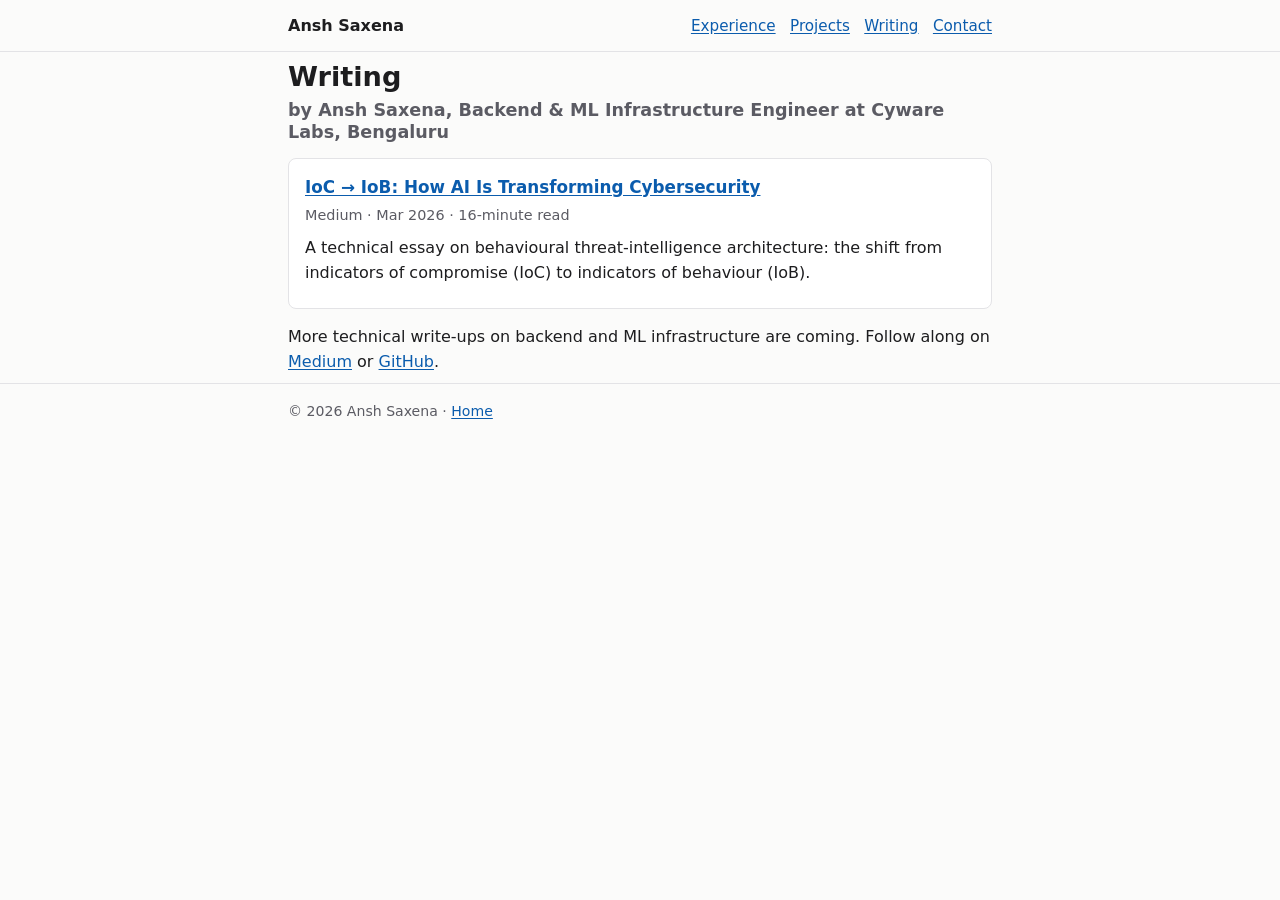
==== writing/index.html @ 64d9f342 "Initial personal site Static site for https://anshsaxena05.github.io (no build step).  Co-Authored-B" ====
<!doctype html>
<html lang="en">
<head>
<meta charset="utf-8">
<meta name="viewport" content="width=device-width, initial-scale=1">
<title>Writing — Ansh Saxena, Backend &amp; ML Infrastructure Engineer</title>
<meta name="description" content="Technical writing by Ansh Saxena, a Backend &amp; ML Infrastructure Engineer at Cyware Labs, Bengaluru, on backend and AI architecture and cybersecurity.">
<meta name="author" content="Ansh Saxena">
<link rel="canonical" href="https://anshsaxena05.github.io/writing/">
<link rel="icon" href="../favicon.svg" type="image/svg+xml">
<link rel="stylesheet" href="../style.css">
<meta property="og:type" content="website">
<meta property="og:site_name" content="Ansh Saxena">
<meta property="og:title" content="Writing — Ansh Saxena">
<meta property="og:description" content="Technical writing by Ansh Saxena on backend and AI architecture and cybersecurity.">
<meta property="og:url" content="https://anshsaxena05.github.io/writing/">
<meta name="twitter:card" content="summary">
</head>
<body>
<header class="site"><div class="wrap">
  <a class="home" href="../">Ansh Saxena</a>
  <nav><a href="../#experience">Experience</a><a href="../#projects">Projects</a><a href="./">Writing</a><a href="../#contact">Contact</a></nav>
</div></header>
<main class="wrap">

<h1>Writing <span class="role">by Ansh Saxena, Backend &amp; ML Infrastructure Engineer at Cyware Labs, Bengaluru</span></h1>

<div class="card">
<h3><a href="https://medium.com/@anshs5103">IoC → IoB: How AI Is Transforming Cybersecurity</a></h3>
<p class="meta">Medium · Mar 2026 · 16-minute read</p>
<p>A technical essay on behavioural threat-intelligence architecture: the shift from indicators of compromise (IoC) to indicators of behaviour (IoB).</p>
</div>

<p>More technical write-ups on backend and ML infrastructure are coming. Follow along on <a href="https://medium.com/@anshs5103">Medium</a> or <a href="https://github.com/AnshSaxena05">GitHub</a>.</p>

</main>
<footer><div class="wrap">© 2026 Ansh Saxena · <a href="../">Home</a></div></footer>
</body>
</html>
---- style.css ----
:root{--bg:#fbfbfa;--fg:#1d1d1f;--muted:#5b5b63;--accent:#0b5cad;--line:#e3e3e6;--card:#ffffff;--code:#f1f1f3;color-scheme:light dark}
@media (prefers-color-scheme:dark){:root{--bg:#121316;--fg:#e8e8ea;--muted:#a1a1aa;--accent:#6cb2ff;--line:#2a2b30;--card:#1a1b1f;--code:#22232a}}
*{box-sizing:border-box}
html{-webkit-text-size-adjust:100%}
body{margin:0;overflow-wrap:break-word;background:var(--bg);color:var(--fg);font:16px/1.6 system-ui,-apple-system,"Segoe UI",Roboto,"Helvetica Neue",Arial,sans-serif}
.wrap{max-width:46rem;margin:0 auto;padding:0 1rem}
header.site{border-bottom:1px solid var(--line)}
header.site .wrap{display:flex;flex-wrap:wrap;gap:.25rem 1rem;align-items:baseline;justify-content:space-between;padding-top:.8rem;padding-bottom:.8rem}
header.site a.home{font-weight:700;color:var(--fg);text-decoration:none}
nav a{margin-left:.9rem;font-size:.95rem}
nav a:first-child{margin-left:0}
main{padding:1.5rem 0 2rem}
h1{font-size:1.7rem;line-height:1.25;margin:.5rem 0 .75rem}
h1 .role{display:block;font-size:1.1rem;font-weight:600;color:var(--muted);margin-top:.35rem}
h2{font-size:1.25rem;margin:2.2rem 0 .6rem;padding-bottom:.25rem;border-bottom:1px solid var(--line)}
h3{font-size:1.05rem;margin:1.3rem 0 .2rem}
p,ul,ol{margin:.5rem 0}
ul,ol{padding-left:1.25rem}
li{margin:.3rem 0}
a{color:var(--accent);text-underline-offset:2px}
.lede{font-size:1.05rem}
.tag{color:var(--muted);font-size:.93rem}
.meta{color:var(--muted);font-size:.9rem;margin:0}
.card{background:var(--card);border:1px solid var(--line);border-radius:8px;padding:.9rem 1rem;margin:.9rem 0}
.card h3{margin-top:0}
dl.skills{margin:.5rem 0}
dl.skills dt{font-weight:600;margin-top:.6rem}
dl.skills dd{margin:.1rem 0 0;color:var(--fg)}
code,pre{font-family:ui-monospace,SFMono-Regular,Menlo,Consolas,monospace;font-size:.88em;background:var(--code);border-radius:4px}
code{padding:.05em .3em}
pre{padding:.75rem;overflow-x:auto;line-height:1.4}
pre code{background:none;padding:0}
table{border-collapse:collapse;width:100%;font-size:.93rem;display:block;overflow-x:auto}
th,td{border:1px solid var(--line);padding:.35rem .5rem;text-align:left;vertical-align:top}
footer{border-top:1px solid var(--line);color:var(--muted);font-size:.88rem;padding:1rem 0 2rem}
@media (max-width:480px){h1{font-size:1.45rem}nav a{margin-left:.6rem}}
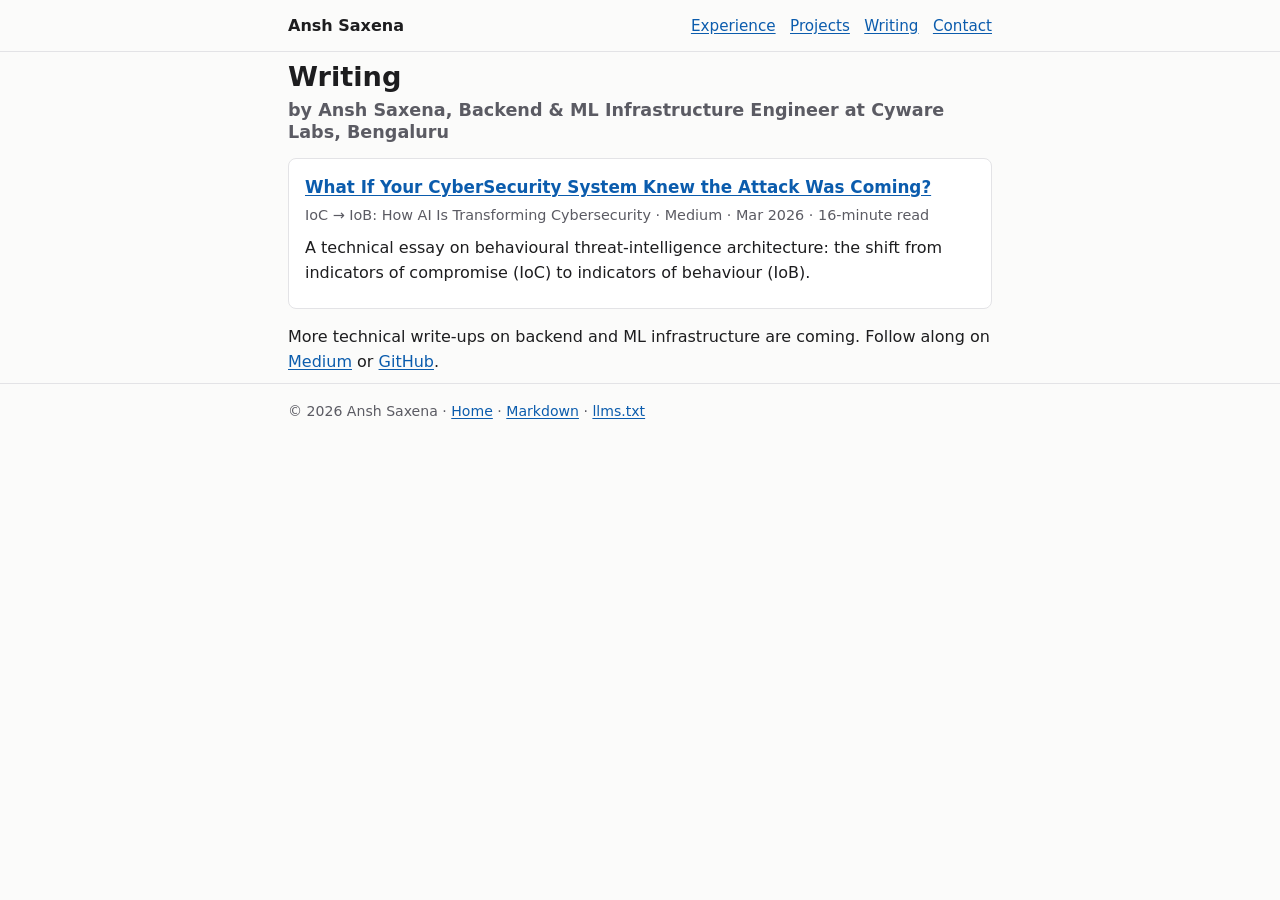
==== commit 219c075e: "Add llms.txt suite, per-page Markdown copies and richer SEO markup - robots.txt: documented root fil" ====
--- a/writing/index.html
+++ b/writing/index.html
@@ -6,15 +6,117 @@
 <title>Writing — Ansh Saxena, Backend &amp; ML Infrastructure Engineer</title>
 <meta name="description" content="Technical writing by Ansh Saxena, a Backend &amp; ML Infrastructure Engineer at Cyware Labs, Bengaluru, on backend and AI architecture and cybersecurity.">
 <meta name="author" content="Ansh Saxena">
+<meta name="robots" content="index, follow, max-image-preview:large, max-snippet:-1">
 <link rel="canonical" href="https://anshsaxena05.github.io/writing/">
+<link rel="alternate" type="text/markdown" href="https://anshsaxena05.github.io/writing/index.html.md" title="Writing — Markdown version">
 <link rel="icon" href="../favicon.svg" type="image/svg+xml">
+<link rel="apple-touch-icon" href="../apple-touch-icon.png">
 <link rel="stylesheet" href="../style.css">
+<meta name="theme-color" content="#0b5cad">
 <meta property="og:type" content="website">
 <meta property="og:site_name" content="Ansh Saxena">
 <meta property="og:title" content="Writing — Ansh Saxena">
 <meta property="og:description" content="Technical writing by Ansh Saxena on backend and AI architecture and cybersecurity.">
 <meta property="og:url" content="https://anshsaxena05.github.io/writing/">
-<meta name="twitter:card" content="summary">
+<meta property="og:locale" content="en_IN">
+<meta property="og:image" content="https://anshsaxena05.github.io/og-image.png">
+<meta property="og:image:width" content="1200">
+<meta property="og:image:height" content="630">
+<meta property="og:image:alt" content="Ansh Saxena, Backend &amp; ML Infrastructure Engineer at Cyware Labs, Bengaluru">
+<meta name="twitter:card" content="summary_large_image">
+<meta name="twitter:title" content="Writing — Ansh Saxena">
+<meta name="twitter:description" content="Technical writing by Ansh Saxena on backend and AI architecture and cybersecurity.">
+<meta name="twitter:image" content="https://anshsaxena05.github.io/og-image.png">
+<script type="application/ld+json">
+{
+  "@context": "https://schema.org",
+  "@graph": [
+    {
+      "@type": "CollectionPage",
+      "@id": "https://anshsaxena05.github.io/writing/#page",
+      "url": "https://anshsaxena05.github.io/writing/",
+      "name": "Writing — Ansh Saxena, Backend & ML Infrastructure Engineer",
+      "description": "Technical writing by Ansh Saxena, a Backend & ML Infrastructure Engineer at Cyware Labs, Bengaluru, on backend and AI architecture and cybersecurity.",
+      "inLanguage": "en",
+      "dateModified": "2026-09-27",
+      "author": {
+        "@id": "https://anshsaxena05.github.io/#person"
+      },
+      "isPartOf": {
+        "@type": "WebSite",
+        "@id": "https://anshsaxena05.github.io/#website",
+        "name": "Ansh Saxena",
+        "url": "https://anshsaxena05.github.io/"
+      },
+      "mainEntity": {
+        "@type": "ItemList",
+        "itemListElement": [
+          {
+            "@type": "ListItem",
+            "position": 1,
+            "item": {
+              "@type": "BlogPosting",
+              "headline": "What If Your CyberSecurity System Knew the Attack Was Coming?",
+              "alternativeHeadline": "IoC → IoB: How AI Is Transforming Cybersecurity",
+              "url": "https://medium.com/@anshs5103/what-if-your-cybersecurity-system-knew-the-attack-was-coming-f97b82da327d",
+              "datePublished": "2026-03-18",
+              "timeRequired": "PT16M",
+              "author": {
+                "@id": "https://anshsaxena05.github.io/#person"
+              },
+              "publisher": {
+                "@type": "Organization",
+                "name": "Medium",
+                "url": "https://medium.com"
+              },
+              "about": [
+                "Indicators of compromise",
+                "Indicators of behaviour",
+                "Threat intelligence",
+                "AI in cybersecurity"
+              ]
+            }
+          }
+        ]
+      }
+    },
+    {
+      "@type": "Person",
+      "@id": "https://anshsaxena05.github.io/#person",
+      "name": "Ansh Saxena",
+      "url": "https://anshsaxena05.github.io/",
+      "jobTitle": "Software Engineer, ML Infrastructure & Backend",
+      "worksFor": {
+        "@type": "Organization",
+        "name": "Cyware Labs",
+        "url": "https://cyware.com"
+      },
+      "sameAs": [
+        "https://github.com/AnshSaxena05",
+        "https://www.linkedin.com/in/ansh-saxena-1c",
+        "https://medium.com/@anshs5103"
+      ]
+    },
+    {
+      "@type": "BreadcrumbList",
+      "itemListElement": [
+        {
+          "@type": "ListItem",
+          "position": 1,
+          "name": "Ansh Saxena",
+          "item": "https://anshsaxena05.github.io/"
+        },
+        {
+          "@type": "ListItem",
+          "position": 2,
+          "name": "Writing",
+          "item": "https://anshsaxena05.github.io/writing/"
+        }
+      ]
+    }
+  ]
+}
+</script>
 </head>
 <body>
 <header class="site"><div class="wrap">
@@ -26,14 +128,14 @@
 <h1>Writing <span class="role">by Ansh Saxena, Backend &amp; ML Infrastructure Engineer at Cyware Labs, Bengaluru</span></h1>
 
 <div class="card">
-<h3><a href="https://medium.com/@anshs5103">IoC → IoB: How AI Is Transforming Cybersecurity</a></h3>
-<p class="meta">Medium · Mar 2026 · 16-minute read</p>
+<h3><a href="https://medium.com/@anshs5103/what-if-your-cybersecurity-system-knew-the-attack-was-coming-f97b82da327d">What If Your CyberSecurity System Knew the Attack Was Coming?</a></h3>
+<p class="meta">IoC → IoB: How AI Is Transforming Cybersecurity · Medium · Mar 2026 · 16-minute read</p>
 <p>A technical essay on behavioural threat-intelligence architecture: the shift from indicators of compromise (IoC) to indicators of behaviour (IoB).</p>
 </div>
 
 <p>More technical write-ups on backend and ML infrastructure are coming. Follow along on <a href="https://medium.com/@anshs5103">Medium</a> or <a href="https://github.com/AnshSaxena05">GitHub</a>.</p>
 
 </main>
-<footer><div class="wrap">© 2026 Ansh Saxena · <a href="../">Home</a></div></footer>
+<footer><div class="wrap">© 2026 Ansh Saxena · <a href="../">Home</a> · <a href="index.html.md">Markdown</a> · <a href="llms.txt">llms.txt</a></div></footer>
 </body>
 </html>
